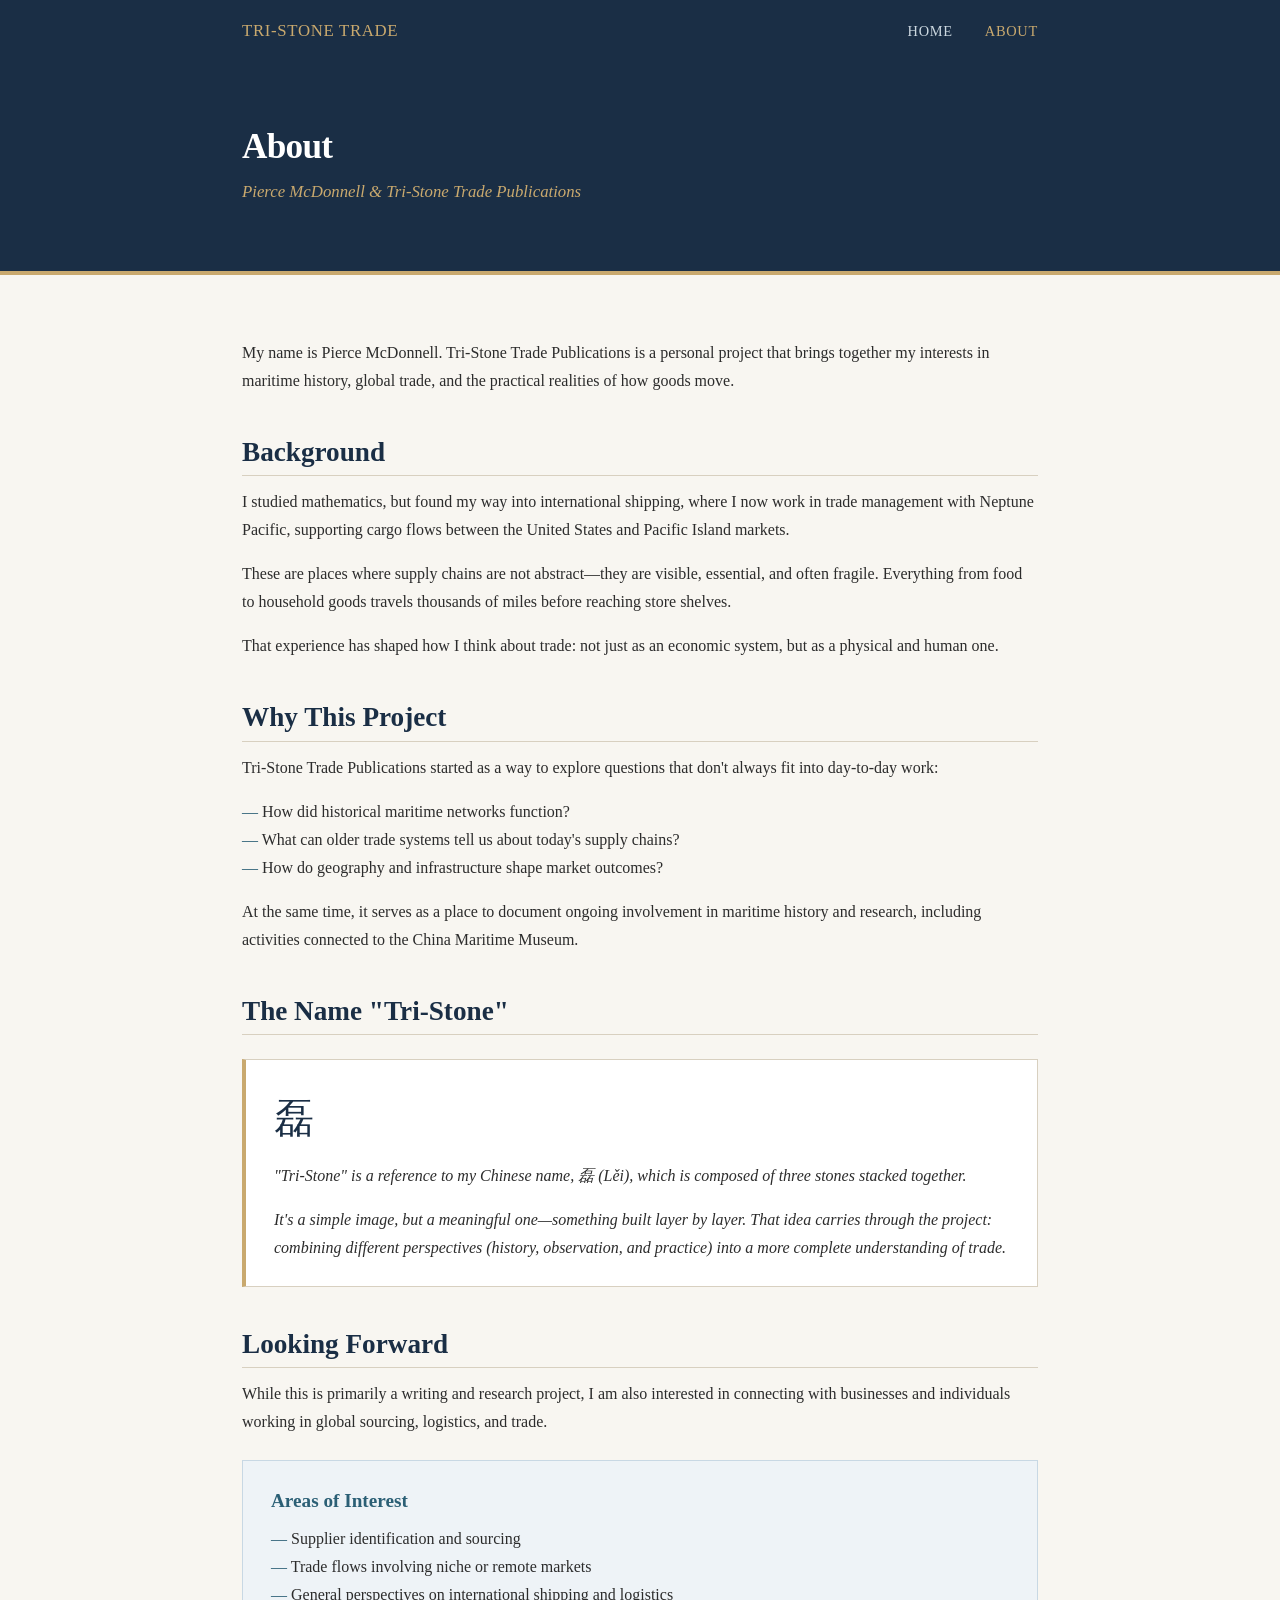
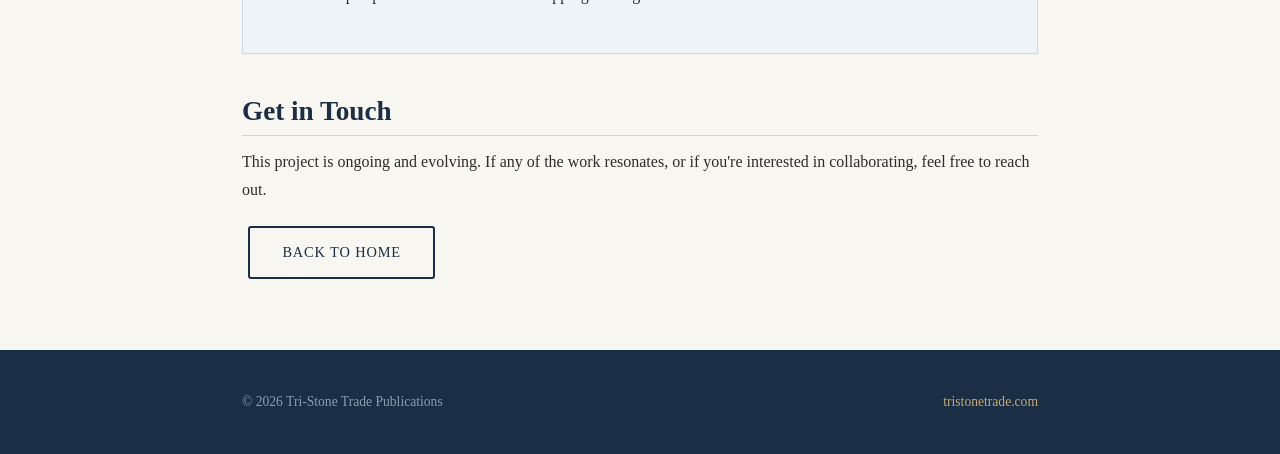
==== about.html @ e1587255 "Fix href protocols and move inline styles to CSS Agent-Logs-Url: https://github.com/MaritimeHistoria" ====
<!DOCTYPE html>
<html lang="en">
<head>
  <meta charset="UTF-8" />
  <meta name="viewport" content="width=device-width, initial-scale=1.0" />
  <meta name="description" content="About Pierce McDonnell and the Tri-Stone Trade Publications project — maritime history, Pacific trade, and international logistics." />
  <title>About — Tri-Stone Trade Publications</title>
  <link rel="stylesheet" href="style.css" />
  <link rel="icon" href="favicon.svg" type="image/svg+xml" />
</head>
<body>

  <!-- ===== Navigation ===== -->
  <nav>
    <div class="container">
      <span class="nav-logo">Tri-Stone Trade</span>
      <ul class="nav-links">
        <li><a href="index.html">Home</a></li>
        <li><a href="about.html" aria-current="page">About</a></li>
      </ul>
    </div>
  </nav>

  <!-- ===== About Hero ===== -->
  <header class="about-hero">
    <div class="container">
      <h1>About</h1>
      <p class="subtitle">Pierce McDonnell &amp; Tri-Stone Trade Publications</p>
    </div>
  </header>

  <main>
    <section class="about-content">
      <div class="container">

        <!-- Opening -->
        <p>
          My name is Pierce McDonnell. Tri-Stone Trade Publications is a personal
          project that brings together my interests in maritime history, global trade,
          and the practical realities of how goods move.
        </p>

        <!-- Background -->
        <h2>Background</h2>
        <p>
          I studied mathematics, but found my way into international shipping, where
          I now work in trade management with Neptune Pacific, supporting cargo flows
          between the United States and Pacific Island markets.
        </p>
        <p>
          These are places where supply chains are not abstract—they are visible,
          essential, and often fragile. Everything from food to household goods travels
          thousands of miles before reaching store shelves.
        </p>
        <p>
          That experience has shaped how I think about trade: not just as an economic
          system, but as a physical and human one.
        </p>

        <!-- Why This Project -->
        <h2>Why This Project</h2>
        <p>
          Tri-Stone Trade Publications started as a way to explore questions that don't
          always fit into day-to-day work:
        </p>
        <ul>
          <li>How did historical maritime networks function?</li>
          <li>What can older trade systems tell us about today's supply chains?</li>
          <li>How do geography and infrastructure shape market outcomes?</li>
        </ul>
        <p>
          At the same time, it serves as a place to document ongoing involvement in
          maritime history and research, including activities connected to the China
          Maritime Museum.
        </p>

        <!-- The Name -->
        <h2>The Name "Tri-Stone"</h2>
        <div class="name-origin">
          <span class="hanzi">磊</span>
          <p>
            "Tri-Stone" is a reference to my Chinese name, 磊 (<em>Lěi</em>), which
            is composed of three stones stacked together.
          </p>
          <p style="margin-bottom:0;">
            It's a simple image, but a meaningful one—something built layer by layer.
            That idea carries through the project: combining different perspectives
            (history, observation, and practice) into a more complete understanding
            of trade.
          </p>
        </div>

        <!-- Consulting Signal -->
        <h2>Looking Forward</h2>
        <p>
          While this is primarily a writing and research project, I am also interested
          in connecting with businesses and individuals working in global sourcing,
          logistics, and trade.
        </p>
        <div class="consulting-box">
          <h3>Areas of Interest</h3>
          <ul>
            <li>Supplier identification and sourcing</li>
            <li>Trade flows involving niche or remote markets</li>
            <li>General perspectives on international shipping and logistics</li>
          </ul>
        </div>

        <!-- Closing -->
        <h2>Get in Touch</h2>
        <p>
          This project is ongoing and evolving. If any of the work resonates, or if
          you're interested in collaborating, feel free to reach out.
        </p>
        <a href="index.html" class="btn btn-outline">Back to Home</a>

      </div>
    </section>
  </main>

  <!-- ===== Footer ===== -->
  <footer>
    <div class="container">
      <span>&copy; 2026 Tri-Stone Trade Publications</span>
      <span><a href="https://tristonetrade.com">tristonetrade.com</a></span>
    </div>
  </footer>

</body>
</html>
---- style.css ----
/* ============================================================
   Tri-Stone Trade Publications — shared stylesheet
   ============================================================ */

/* ---------- Reset / base ---------- */
*, *::before, *::after {
  box-sizing: border-box;
  margin: 0;
  padding: 0;
}

html {
  font-size: 16px;
  scroll-behavior: smooth;
}

body {
  font-family: "Georgia", "Times New Roman", serif;
  background-color: #f8f6f1;
  color: #2c2c2c;
  line-height: 1.75;
}

/* ---------- Colour tokens ---------- */
:root {
  --navy:      #1a2e45;
  --ocean:     #2b5f75;
  --sand:      #c9a96e;
  --light-bg:  #f8f6f1;
  --border:    #d8d0c0;
  --text:      #2c2c2c;
  --muted:     #5a5a5a;
  --white:     #ffffff;
}

/* ---------- Typography ---------- */
h1, h2, h3, h4 {
  font-family: "Georgia", serif;
  color: var(--navy);
  line-height: 1.25;
}

h1 { font-size: 2.6rem; letter-spacing: -0.02em; }
h2 { font-size: 1.7rem; margin-bottom: 0.5rem; }
h3 { font-size: 1.2rem; margin-bottom: 0.35rem; }

p  { margin-bottom: 1rem; }
p:last-child { margin-bottom: 0; }

a  { color: var(--ocean); text-decoration: none; }
a:hover { text-decoration: underline; }

/* ---------- Layout helpers ---------- */
.container {
  max-width: 860px;
  margin-inline: auto;
  padding-inline: 2rem;
}

section {
  padding-block: 4rem;
}

/* ---------- Navigation ---------- */
nav {
  background-color: var(--navy);
  position: sticky;
  top: 0;
  z-index: 100;
}

nav .container {
  display: flex;
  align-items: center;
  justify-content: space-between;
  padding-block: 1rem;
}

.nav-logo {
  font-size: 1.05rem;
  font-weight: normal;
  color: var(--sand);
  letter-spacing: 0.04em;
  text-transform: uppercase;
}

.nav-links {
  list-style: none;
  display: flex;
  gap: 2rem;
}

.nav-links a {
  color: #ccd8e0;
  font-size: 0.9rem;
  letter-spacing: 0.05em;
  text-transform: uppercase;
  transition: color 0.2s;
}

.nav-links a:hover,
.nav-links a[aria-current="page"] {
  color: var(--sand);
  text-decoration: none;
}

/* ---------- Hero ---------- */
.hero {
  background-color: var(--navy);
  color: var(--white);
  padding-block: 6rem 5rem;
  border-bottom: 4px solid var(--sand);
}

.hero h1 {
  color: var(--white);
  font-size: 2.8rem;
  max-width: 640px;
  margin-bottom: 1.25rem;
}

.hero .tagline {
  font-style: italic;
  color: var(--sand);
  font-size: 1.2rem;
  margin-bottom: 1.75rem;
}

.hero .hero-body {
  color: #b8c8d4;
  font-size: 1rem;
  max-width: 580px;
  line-height: 1.85;
  margin-bottom: 0;
}

/* ---------- Intro list ---------- */
.intro-list {
  list-style: none;
  padding-left: 1.25rem;
  margin-bottom: 1rem;
  color: var(--text);
}

.intro-list li {
  margin-bottom: 0.4rem;
}

.intro-list li:last-child {
  margin-bottom: 0;
}
.intro {
  border-bottom: 1px solid var(--border);
}

.intro p {
  font-size: 1.05rem;
  color: var(--text);
  max-width: 720px;
}

.intro .intro-lead {
  font-size: 1.15rem;
  color: var(--navy);
  font-weight: normal;
  font-style: italic;
  margin-bottom: 1.5rem;
}

/* ---------- Focus areas ---------- */
.focus-areas {
  background-color: var(--white);
  border-top: 1px solid var(--border);
  border-bottom: 1px solid var(--border);
}

.focus-areas h2 {
  margin-bottom: 2.5rem;
}

.focus-grid {
  display: grid;
  grid-template-columns: repeat(auto-fit, minmax(230px, 1fr));
  gap: 2rem;
}

.focus-card {
  border-top: 3px solid var(--sand);
  padding-top: 1.25rem;
}

.focus-card h3 {
  color: var(--navy);
  margin-bottom: 0.5rem;
}

.focus-card p {
  color: var(--muted);
  font-size: 0.95rem;
}

/* ---------- Professional bridge ---------- */
.professional-bridge {
  background-color: #eef3f7;
  border-top: 1px solid #c8d8e4;
  border-bottom: 1px solid #c8d8e4;
}

.professional-bridge blockquote {
  border-left: 4px solid var(--ocean);
  padding-left: 1.5rem;
  color: var(--text);
  font-size: 1.05rem;
}

/* ---------- CTA / closing ---------- */
.cta-section {
  text-align: center;
}

.cta-section h2 {
  margin-bottom: 1rem;
}

.cta-section p {
  color: var(--muted);
  font-size: 1.05rem;
  max-width: 560px;
  margin-inline: auto;
  margin-bottom: 2rem;
}

.btn {
  display: inline-block;
  background-color: var(--navy);
  color: var(--white);
  padding: 0.75rem 2rem;
  border-radius: 3px;
  font-size: 0.9rem;
  letter-spacing: 0.06em;
  text-transform: uppercase;
  transition: background-color 0.2s;
  margin: 0.4rem;
}

.btn:hover {
  background-color: var(--ocean);
  text-decoration: none;
}

.btn-outline {
  background-color: transparent;
  border: 2px solid var(--navy);
  color: var(--navy);
}

.btn-outline:hover {
  background-color: var(--navy);
  color: var(--white);
}

/* ---------- About page ---------- */
.about-hero {
  background-color: var(--navy);
  color: var(--white);
  padding-block: 4rem;
  border-bottom: 4px solid var(--sand);
}

.about-hero h1 {
  color: var(--white);
  font-size: 2.2rem;
  margin-bottom: 0.5rem;
}

.about-hero .subtitle {
  color: var(--sand);
  font-style: italic;
  font-size: 1.05rem;
}

.about-content h2 {
  margin-top: 2.5rem;
  margin-bottom: 0.75rem;
  padding-bottom: 0.4rem;
  border-bottom: 1px solid var(--border);
}

.about-content h2:first-child {
  margin-top: 0;
}

.about-content ul {
  list-style: none;
  padding-left: 0;
  margin-bottom: 1rem;
}

.about-content ul li::before {
  content: "— ";
  color: var(--ocean);
}

.name-origin {
  background-color: var(--white);
  border: 1px solid var(--border);
  border-left: 4px solid var(--sand);
  padding: 1.5rem 1.75rem;
  margin-block: 1.5rem;
  font-style: italic;
}

.name-origin .hanzi {
  font-size: 2.5rem;
  font-style: normal;
  display: block;
  margin-bottom: 0.5rem;
  color: var(--navy);
}

.consulting-box {
  background-color: #eef3f7;
  border: 1px solid #c8d8e4;
  padding: 1.75rem;
  margin-block: 1.5rem;
}

.consulting-box h3 {
  color: var(--ocean);
  margin-bottom: 0.75rem;
}

/* ---------- Footer ---------- */
footer {
  background-color: var(--navy);
  color: #8aa0b0;
  font-size: 0.85rem;
  padding-block: 2.5rem;
  margin-top: 0;
}

footer .container {
  display: flex;
  flex-wrap: wrap;
  justify-content: space-between;
  align-items: center;
  gap: 1rem;
}

footer a {
  color: var(--sand);
}

footer a:hover {
  color: var(--white);
}

/* ---------- Responsive ---------- */
@media (max-width: 640px) {
  h1 { font-size: 2rem; }
  .hero { padding-block: 4rem 3.5rem; }
  .hero h1 { font-size: 2rem; }
  nav .container { flex-direction: column; gap: 0.75rem; align-items: flex-start; }
  .focus-grid { grid-template-columns: 1fr; }
  footer .container { flex-direction: column; align-items: flex-start; }
}
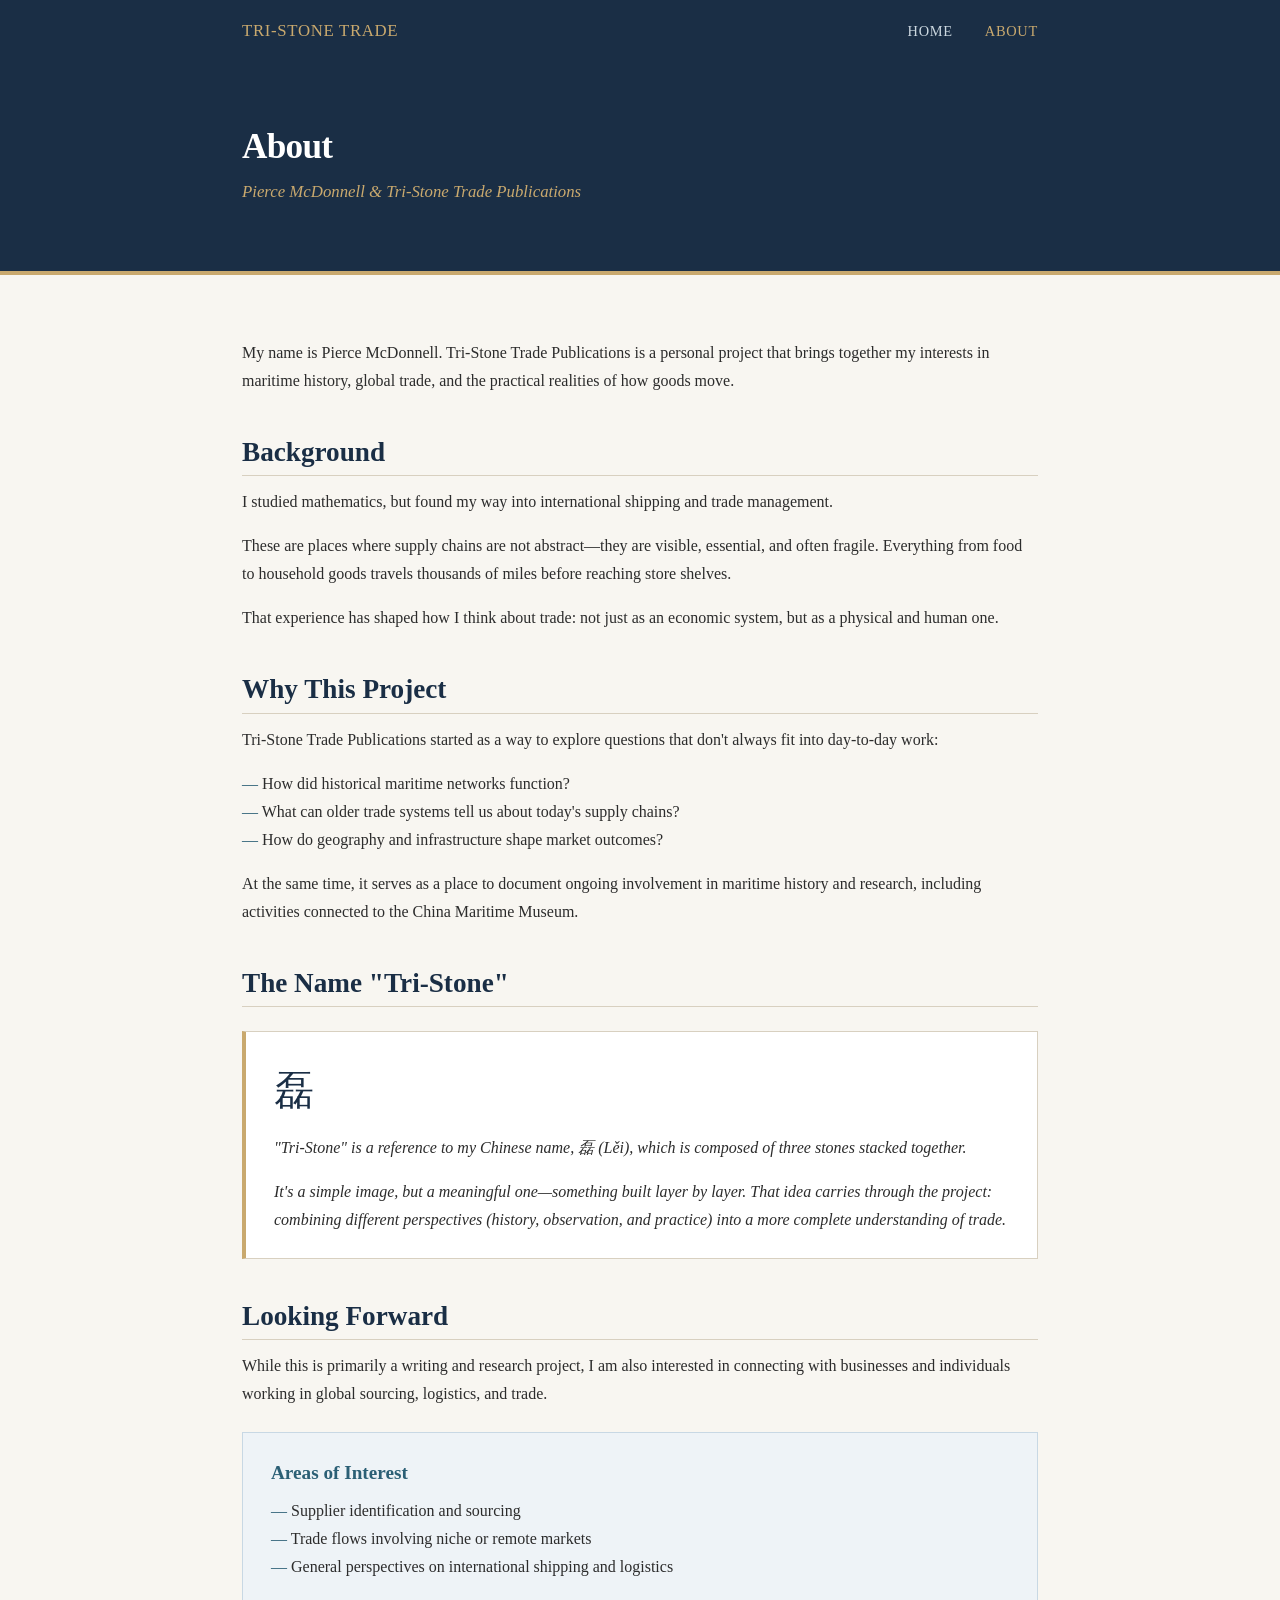
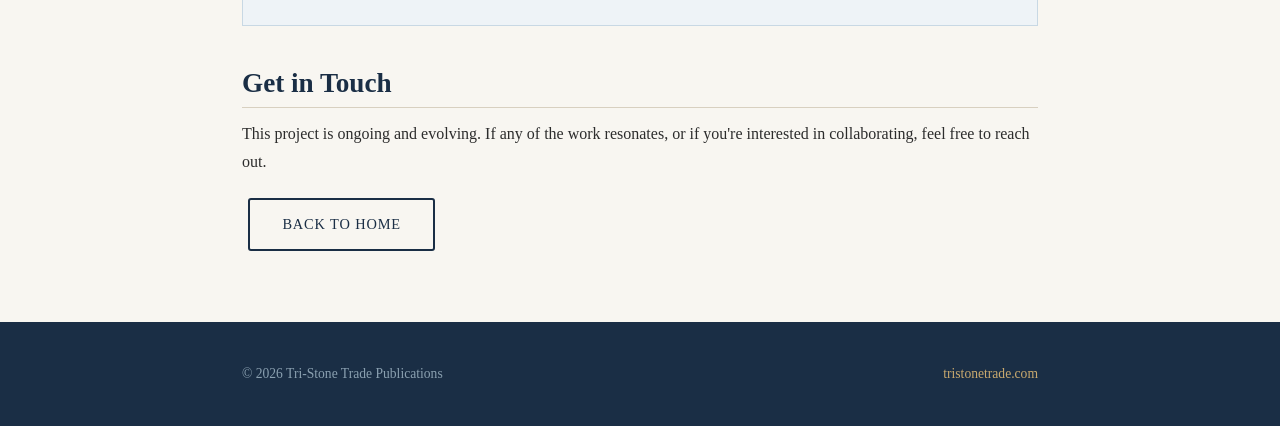
==== commit 03b2a6e3: "Add Tennessee journal article; remove Neptune Pacific and Pacific Islands references Agent-Logs-Url:" ====
--- a/about.html
+++ b/about.html
@@ -43,9 +43,8 @@
         <!-- Background -->
         <h2>Background</h2>
         <p>
-          I studied mathematics, but found my way into international shipping, where
-          I now work in trade management with Neptune Pacific, supporting cargo flows
-          between the United States and Pacific Island markets.
+          I studied mathematics, but found my way into international shipping and
+          trade management.
         </p>
         <p>
           These are places where supply chains are not abstract—they are visible,
--- a/style.css
+++ b/style.css
@@ -199,6 +199,56 @@
   font-size: 0.95rem;
 }
 
+/* ---------- Featured publication ---------- */
+.featured-publication {
+  background-color: var(--light-bg);
+  border-top: 1px solid var(--border);
+  border-bottom: 1px solid var(--border);
+}
+
+.featured-publication h2 {
+  margin-bottom: 2rem;
+}
+
+.book-card {
+  border-left: 4px solid var(--sand);
+  background-color: var(--white);
+  border: 1px solid var(--border);
+  border-left: 4px solid var(--sand);
+  padding: 1.75rem 2rem;
+}
+
+.book-info h3 {
+  font-size: 1.3rem;
+  margin-bottom: 0.75rem;
+}
+
+.book-info h3 a {
+  color: var(--navy);
+}
+
+.book-info h3 a:hover {
+  color: var(--ocean);
+  text-decoration: underline;
+}
+
+.book-info p {
+  color: var(--muted);
+  font-size: 1rem;
+  max-width: 680px;
+  margin-bottom: 1.5rem;
+}
+
+.pub-meta {
+  font-size: 0.9rem;
+  color: var(--muted);
+  margin-bottom: 0.75rem;
+}
+
+.book-card + .book-card {
+  margin-top: 1.5rem;
+}
+
 /* ---------- Professional bridge ---------- */
 .professional-bridge {
   background-color: #eef3f7;
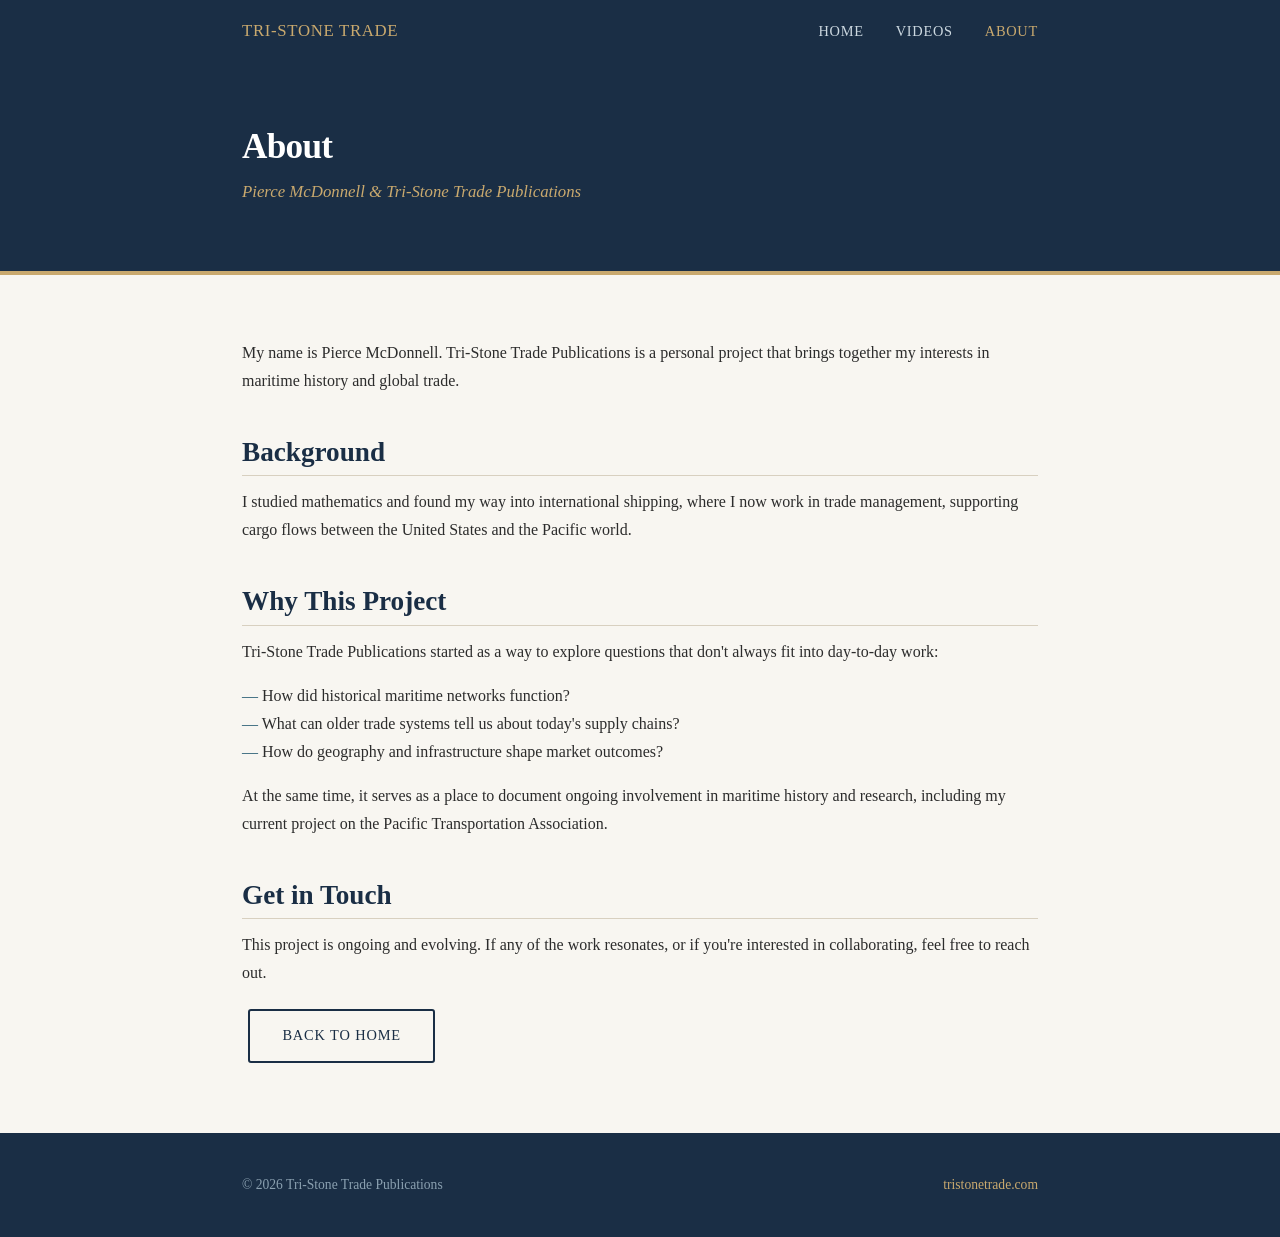
==== commit 17f4c245: "Merge pull request #5 from MaritimeHistorian/copilot/revise-about-page-content Revise About page con" ====
--- a/about.html
+++ b/about.html
@@ -16,6 +16,7 @@
       <span class="nav-logo">Tri-Stone Trade</span>
       <ul class="nav-links">
         <li><a href="index.html">Home</a></li>
+        <li><a href="videos.html">Videos</a></li>
         <li><a href="about.html" aria-current="page">About</a></li>
       </ul>
     </div>
@@ -36,24 +37,15 @@
         <!-- Opening -->
         <p>
           My name is Pierce McDonnell. Tri-Stone Trade Publications is a personal
-          project that brings together my interests in maritime history, global trade,
-          and the practical realities of how goods move.
+          project that brings together my interests in maritime history and global trade.
         </p>
 
         <!-- Background -->
         <h2>Background</h2>
         <p>
-          I studied mathematics, but found my way into international shipping and
-          trade management.
-        </p>
-        <p>
-          These are places where supply chains are not abstract—they are visible,
-          essential, and often fragile. Everything from food to household goods travels
-          thousands of miles before reaching store shelves.
-        </p>
-        <p>
-          That experience has shaped how I think about trade: not just as an economic
-          system, but as a physical and human one.
+          I studied mathematics and found my way into international shipping, where
+          I now work in trade management, supporting cargo flows between the United
+          States and the Pacific world.
         </p>
 
         <!-- Why This Project -->
@@ -69,41 +61,9 @@
         </ul>
         <p>
           At the same time, it serves as a place to document ongoing involvement in
-          maritime history and research, including activities connected to the China
-          Maritime Museum.
+          maritime history and research, including my current project on the Pacific
+          Transportation Association.
         </p>
-
-        <!-- The Name -->
-        <h2>The Name "Tri-Stone"</h2>
-        <div class="name-origin">
-          <span class="hanzi">磊</span>
-          <p>
-            "Tri-Stone" is a reference to my Chinese name, 磊 (<em>Lěi</em>), which
-            is composed of three stones stacked together.
-          </p>
-          <p style="margin-bottom:0;">
-            It's a simple image, but a meaningful one—something built layer by layer.
-            That idea carries through the project: combining different perspectives
-            (history, observation, and practice) into a more complete understanding
-            of trade.
-          </p>
-        </div>
-
-        <!-- Consulting Signal -->
-        <h2>Looking Forward</h2>
-        <p>
-          While this is primarily a writing and research project, I am also interested
-          in connecting with businesses and individuals working in global sourcing,
-          logistics, and trade.
-        </p>
-        <div class="consulting-box">
-          <h3>Areas of Interest</h3>
-          <ul>
-            <li>Supplier identification and sourcing</li>
-            <li>Trade flows involving niche or remote markets</li>
-            <li>General perspectives on international shipping and logistics</li>
-          </ul>
-        </div>
 
         <!-- Closing -->
         <h2>Get in Touch</h2>
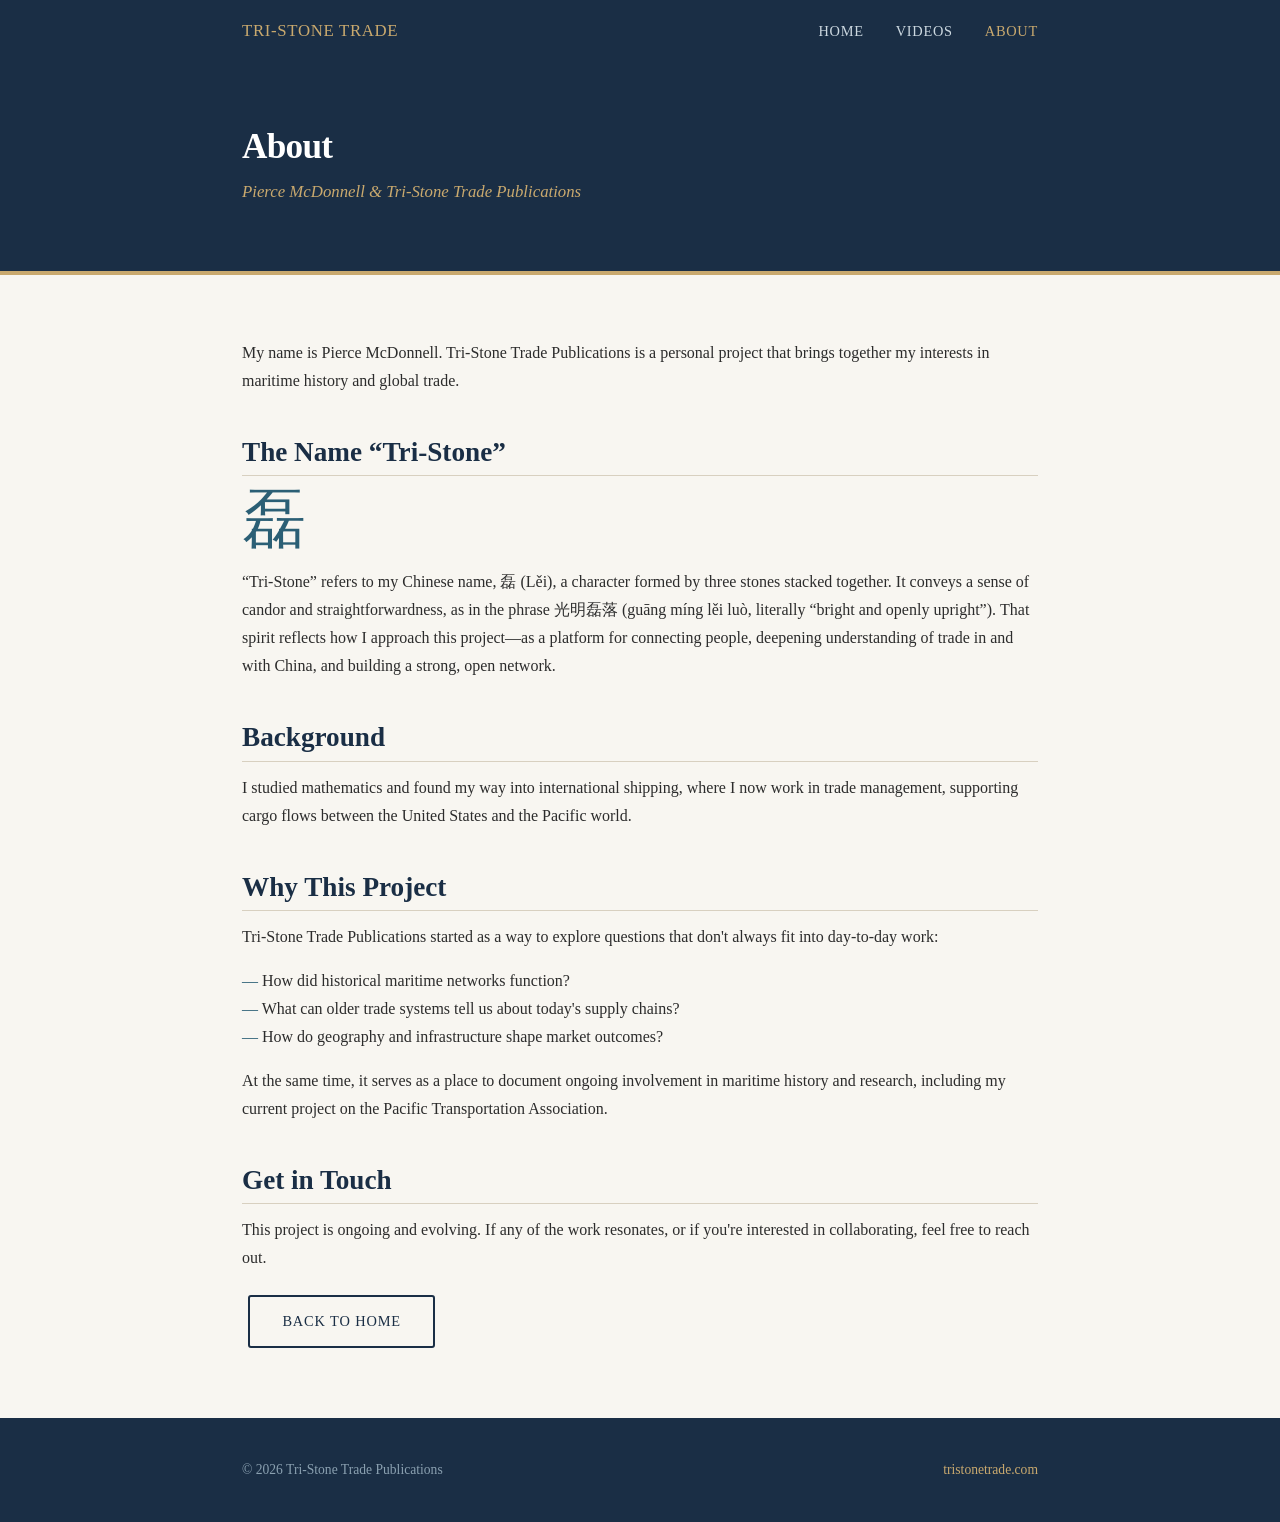
==== commit eb706b0a: "Bring back Tri-Stone meaning section to about page Agent-Logs-Url: https://github.com/MaritimeHistor" ====
--- a/about.html
+++ b/about.html
@@ -38,6 +38,19 @@
         <p>
           My name is Pierce McDonnell. Tri-Stone Trade Publications is a personal
           project that brings together my interests in maritime history and global trade.
+        </p>
+
+        <!-- The Name -->
+        <h2>The Name &#x201C;Tri-Stone&#x201D;</h2>
+        <p class="chinese-char">磊</p>
+        <p>
+          &#x201C;Tri-Stone&#x201D; refers to my Chinese name, 磊 (L&#x011B;i), a character
+          formed by three stones stacked together. It conveys a sense of candor and
+          straightforwardness, as in the phrase 光明磊落
+          (gu&#x101;ng m&#xED;ng l&#x11B;i lu&#xF2;, literally &#x201C;bright and openly upright&#x201D;).
+          That spirit reflects how I approach this project&#x2014;as a platform for
+          connecting people, deepening understanding of trade in and with China, and
+          building a strong, open network.
         </p>
 
         <!-- Background -->
--- a/style.css
+++ b/style.css
@@ -239,16 +239,6 @@
   margin-bottom: 1.5rem;
 }
 
-.pub-meta {
-  font-size: 0.9rem;
-  color: var(--muted);
-  margin-bottom: 0.75rem;
-}
-
-.book-card + .book-card {
-  margin-top: 1.5rem;
-}
-
 /* ---------- Professional bridge ---------- */
 .professional-bridge {
   background-color: #eef3f7;
@@ -380,6 +370,63 @@
   margin-bottom: 0.75rem;
 }
 
+/* ---------- Video embeds ---------- */
+.featured-video {
+  background-color: var(--white);
+  border-top: 1px solid var(--border);
+  border-bottom: 1px solid var(--border);
+}
+
+.featured-video h2 {
+  margin-bottom: 2rem;
+}
+
+.videos-section {
+  background-color: var(--light-bg);
+}
+
+.video-card {
+  border: 1px solid var(--border);
+  border-left: 4px solid var(--sand);
+  background-color: var(--white);
+  padding: 1.75rem 2rem;
+  margin-bottom: 2.5rem;
+}
+
+.video-card:last-child {
+  margin-bottom: 0;
+}
+
+.video-card h3 {
+  font-size: 1.25rem;
+  color: var(--navy);
+  margin-bottom: 1rem;
+}
+
+.video-embed {
+  position: relative;
+  padding-bottom: 56.25%; /* 16:9 */
+  height: 0;
+  overflow: hidden;
+  margin-bottom: 1.25rem;
+  background-color: #000;
+}
+
+.video-embed iframe {
+  position: absolute;
+  top: 0;
+  left: 0;
+  width: 100%;
+  height: 100%;
+  border: 0;
+}
+
+.video-card p {
+  color: var(--muted);
+  font-size: 1rem;
+  max-width: 680px;
+}
+
 /* ---------- Footer ---------- */
 footer {
   background-color: var(--navy);
@@ -403,6 +450,14 @@
 
 footer a:hover {
   color: var(--white);
+}
+
+/* ---------- Chinese character display ---------- */
+.chinese-char {
+  font-size: 4rem;
+  line-height: 1;
+  margin-block: 0.5rem 1rem;
+  color: var(--ocean);
 }
 
 /* ---------- Responsive ---------- */
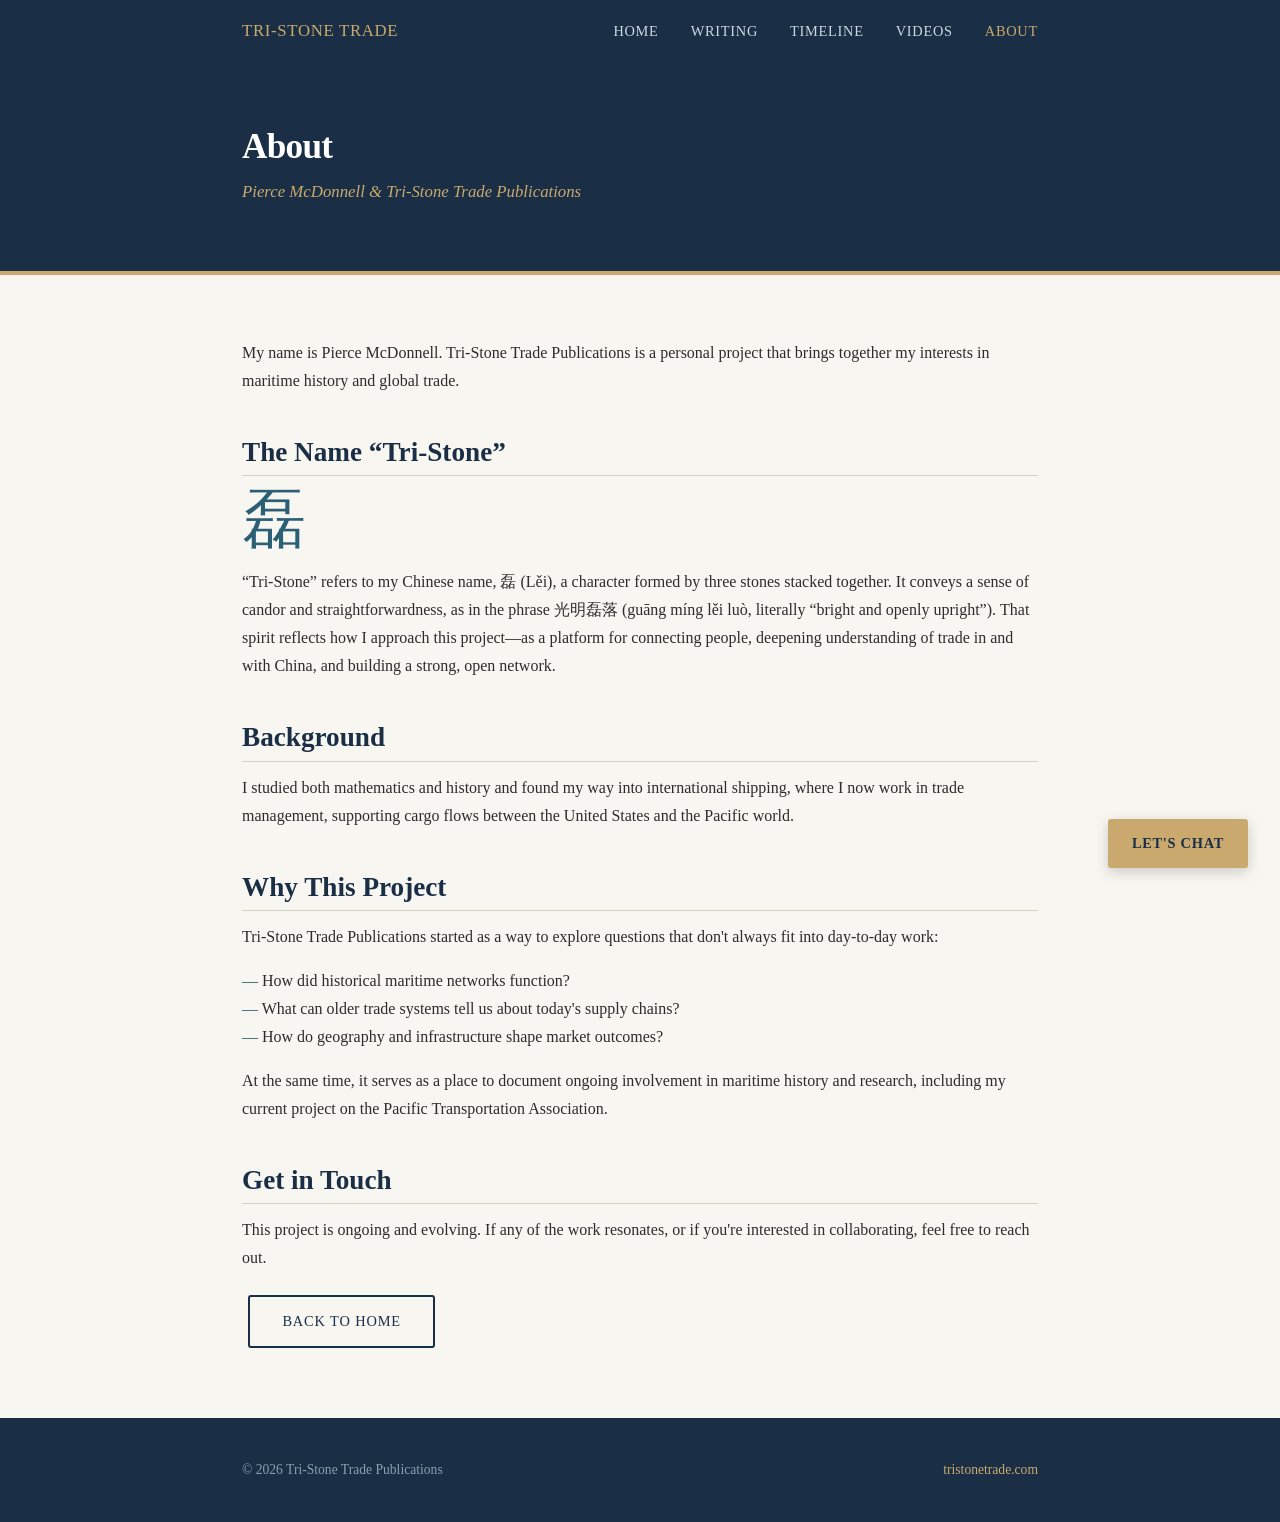
==== commit d890904e: "Implement all landing page updates: featured video to top, Writing/Timeline tabs, sticky Let's Chat " ====
--- a/about.html
+++ b/about.html
@@ -16,6 +16,8 @@
       <span class="nav-logo">Tri-Stone Trade</span>
       <ul class="nav-links">
         <li><a href="index.html">Home</a></li>
+        <li><a href="writing.html">Writing</a></li>
+        <li><a href="timeline.html">Timeline</a></li>
         <li><a href="videos.html">Videos</a></li>
         <li><a href="about.html" aria-current="page">About</a></li>
       </ul>
@@ -56,7 +58,7 @@
         <!-- Background -->
         <h2>Background</h2>
         <p>
-          I studied mathematics and found my way into international shipping, where
+          I studied both mathematics and history and found my way into international shipping, where
           I now work in trade management, supporting cargo flows between the United
           States and the Pacific world.
         </p>
@@ -97,6 +99,8 @@
       <span><a href="https://tristonetrade.com">tristonetrade.com</a></span>
     </div>
   </footer>
+  <!-- ===== Sticky Let's Chat Button ===== -->
+  <a href="mailto:pierce@tristonetrade.com" class="lets-chat-btn" aria-label="Let's Chat — send an email">Let's Chat</a>
 
 </body>
 </html>
--- a/style.css
+++ b/style.css
@@ -239,20 +239,6 @@
   margin-bottom: 1.5rem;
 }
 
-/* ---------- Professional bridge ---------- */
-.professional-bridge {
-  background-color: #eef3f7;
-  border-top: 1px solid #c8d8e4;
-  border-bottom: 1px solid #c8d8e4;
-}
-
-.professional-bridge blockquote {
-  border-left: 4px solid var(--ocean);
-  padding-left: 1.5rem;
-  color: var(--text);
-  font-size: 1.05rem;
-}
-
 /* ---------- CTA / closing ---------- */
 .cta-section {
   text-align: center;
@@ -469,3 +455,146 @@
   .focus-grid { grid-template-columns: 1fr; }
   footer .container { flex-direction: column; align-items: flex-start; }
 }
+
+/* ---------- Centered container variant ---------- */
+.container--centered {
+  text-align: center;
+}
+
+.container--centered h2 {
+  text-align: center;
+}
+
+/* ---------- Featured video hero (top of landing page) ---------- */
+.featured-video--hero {
+  background-color: var(--white);
+  border-bottom: 1px solid var(--border);
+  padding-block: 3rem;
+}
+
+.video-card--hero {
+  max-width: 720px;
+  margin-inline: auto;
+  text-align: left;
+}
+
+/* ---------- Sticky Let's Chat button ---------- */
+.lets-chat-btn {
+  position: fixed;
+  bottom: 2rem;
+  right: 2rem;
+  z-index: 999;
+  background-color: var(--sand);
+  color: var(--navy);
+  padding: 0.75rem 1.5rem;
+  border-radius: 3px;
+  font-size: 0.9rem;
+  font-family: "Georgia", serif;
+  letter-spacing: 0.05em;
+  text-transform: uppercase;
+  font-weight: bold;
+  box-shadow: 0 4px 14px rgba(0,0,0,0.18);
+  transition: background-color 0.2s, box-shadow 0.2s;
+  text-decoration: none;
+}
+
+.lets-chat-btn:hover {
+  background-color: var(--ocean);
+  color: var(--white);
+  box-shadow: 0 6px 20px rgba(0,0,0,0.22);
+  text-decoration: none;
+}
+
+/* ---------- Timeline ---------- */
+.timeline-section {
+  background-color: var(--light-bg);
+}
+
+.timeline-intro {
+  font-size: 1.05rem;
+  color: var(--text);
+  max-width: 720px;
+  margin-bottom: 3rem;
+  font-style: italic;
+}
+
+.timeline {
+  position: relative;
+  padding-left: 2.5rem;
+}
+
+.timeline::before {
+  content: "";
+  position: absolute;
+  left: 0.6rem;
+  top: 0.4rem;
+  bottom: 0.4rem;
+  width: 2px;
+  background-color: var(--sand);
+}
+
+.timeline-item {
+  position: relative;
+  margin-bottom: 3rem;
+}
+
+.timeline-item:last-child {
+  margin-bottom: 0;
+}
+
+.timeline-marker {
+  position: absolute;
+  left: -2.5rem;
+  top: 0.4rem;
+  width: 1.1rem;
+  height: 1.1rem;
+  border-radius: 50%;
+  background-color: var(--sand);
+  border: 3px solid var(--white);
+  box-shadow: 0 0 0 2px var(--sand);
+}
+
+.timeline-item--ongoing .timeline-marker {
+  background-color: var(--ocean);
+  box-shadow: 0 0 0 2px var(--ocean);
+}
+
+.timeline-content {
+  background-color: var(--white);
+  border: 1px solid var(--border);
+  border-left: 4px solid var(--sand);
+  padding: 1.5rem 1.75rem;
+}
+
+.timeline-item--ongoing .timeline-content {
+  border-left-color: var(--ocean);
+}
+
+.timeline-date {
+  display: inline-block;
+  font-size: 0.85rem;
+  font-weight: bold;
+  letter-spacing: 0.06em;
+  text-transform: uppercase;
+  color: var(--ocean);
+  margin-bottom: 0.4rem;
+}
+
+.timeline-content h3 {
+  margin-bottom: 0.5rem;
+}
+
+.timeline-content p {
+  color: var(--muted);
+  font-size: 1rem;
+  margin-bottom: 0;
+}
+
+@media (max-width: 640px) {
+  .lets-chat-btn {
+    bottom: 1rem;
+    right: 1rem;
+    padding: 0.6rem 1.1rem;
+    font-size: 0.8rem;
+  }
+}
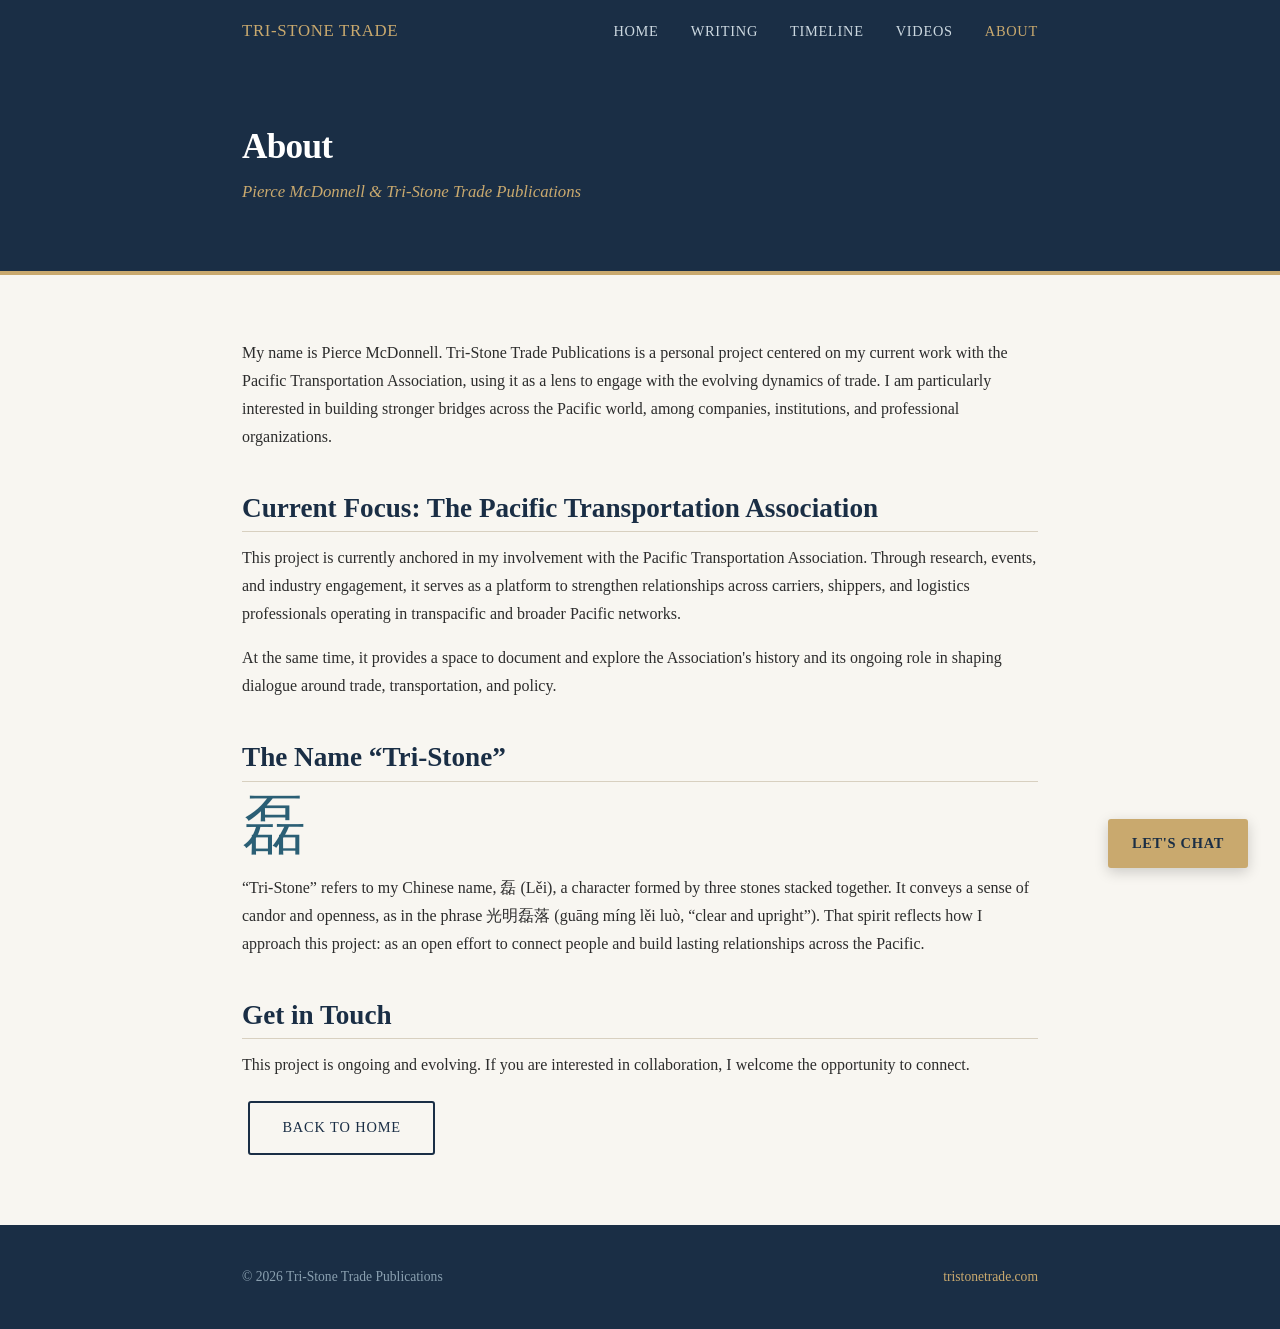
==== commit 48f791e0: "Merge pull request #9 from MaritimeHistorian/copilot/update-contact-and-timeline Update contact emai" ====
--- a/about.html
+++ b/about.html
@@ -39,7 +39,25 @@
         <!-- Opening -->
         <p>
           My name is Pierce McDonnell. Tri-Stone Trade Publications is a personal
-          project that brings together my interests in maritime history and global trade.
+          project centered on my current work with the Pacific Transportation Association,
+          using it as a lens to engage with the evolving dynamics of trade. I am
+          particularly interested in building stronger bridges across the Pacific world,
+          among companies, institutions, and professional organizations.
+        </p>
+
+        <!-- Current Focus -->
+        <h2>Current Focus: The Pacific Transportation Association</h2>
+        <p>
+          This project is currently anchored in my involvement with the Pacific
+          Transportation Association. Through research, events, and industry engagement,
+          it serves as a platform to strengthen relationships across carriers, shippers,
+          and logistics professionals operating in transpacific and broader Pacific
+          networks.
+        </p>
+        <p>
+          At the same time, it provides a space to document and explore the Association's
+          history and its ongoing role in shaping dialogue around trade, transportation,
+          and policy.
         </p>
 
         <!-- The Name -->
@@ -48,43 +66,17 @@
         <p>
           &#x201C;Tri-Stone&#x201D; refers to my Chinese name, 磊 (L&#x011B;i), a character
           formed by three stones stacked together. It conveys a sense of candor and
-          straightforwardness, as in the phrase 光明磊落
-          (gu&#x101;ng m&#xED;ng l&#x11B;i lu&#xF2;, literally &#x201C;bright and openly upright&#x201D;).
-          That spirit reflects how I approach this project&#x2014;as a platform for
-          connecting people, deepening understanding of trade in and with China, and
-          building a strong, open network.
-        </p>
-
-        <!-- Background -->
-        <h2>Background</h2>
-        <p>
-          I studied both mathematics and history and found my way into international shipping, where
-          I now work in trade management, supporting cargo flows between the United
-          States and the Pacific world.
-        </p>
-
-        <!-- Why This Project -->
-        <h2>Why This Project</h2>
-        <p>
-          Tri-Stone Trade Publications started as a way to explore questions that don't
-          always fit into day-to-day work:
-        </p>
-        <ul>
-          <li>How did historical maritime networks function?</li>
-          <li>What can older trade systems tell us about today's supply chains?</li>
-          <li>How do geography and infrastructure shape market outcomes?</li>
-        </ul>
-        <p>
-          At the same time, it serves as a place to document ongoing involvement in
-          maritime history and research, including my current project on the Pacific
-          Transportation Association.
+          openness, as in the phrase 光明磊落
+          (gu&#x101;ng m&#xED;ng l&#x11B;i lu&#xF2;, &#x201C;clear and upright&#x201D;).
+          That spirit reflects how I approach this project: as an open effort to connect
+          people and build lasting relationships across the Pacific.
         </p>
 
         <!-- Closing -->
         <h2>Get in Touch</h2>
         <p>
-          This project is ongoing and evolving. If any of the work resonates, or if
-          you're interested in collaborating, feel free to reach out.
+          This project is ongoing and evolving. If you are interested in collaboration,
+          I welcome the opportunity to connect.
         </p>
         <a href="index.html" class="btn btn-outline">Back to Home</a>
 
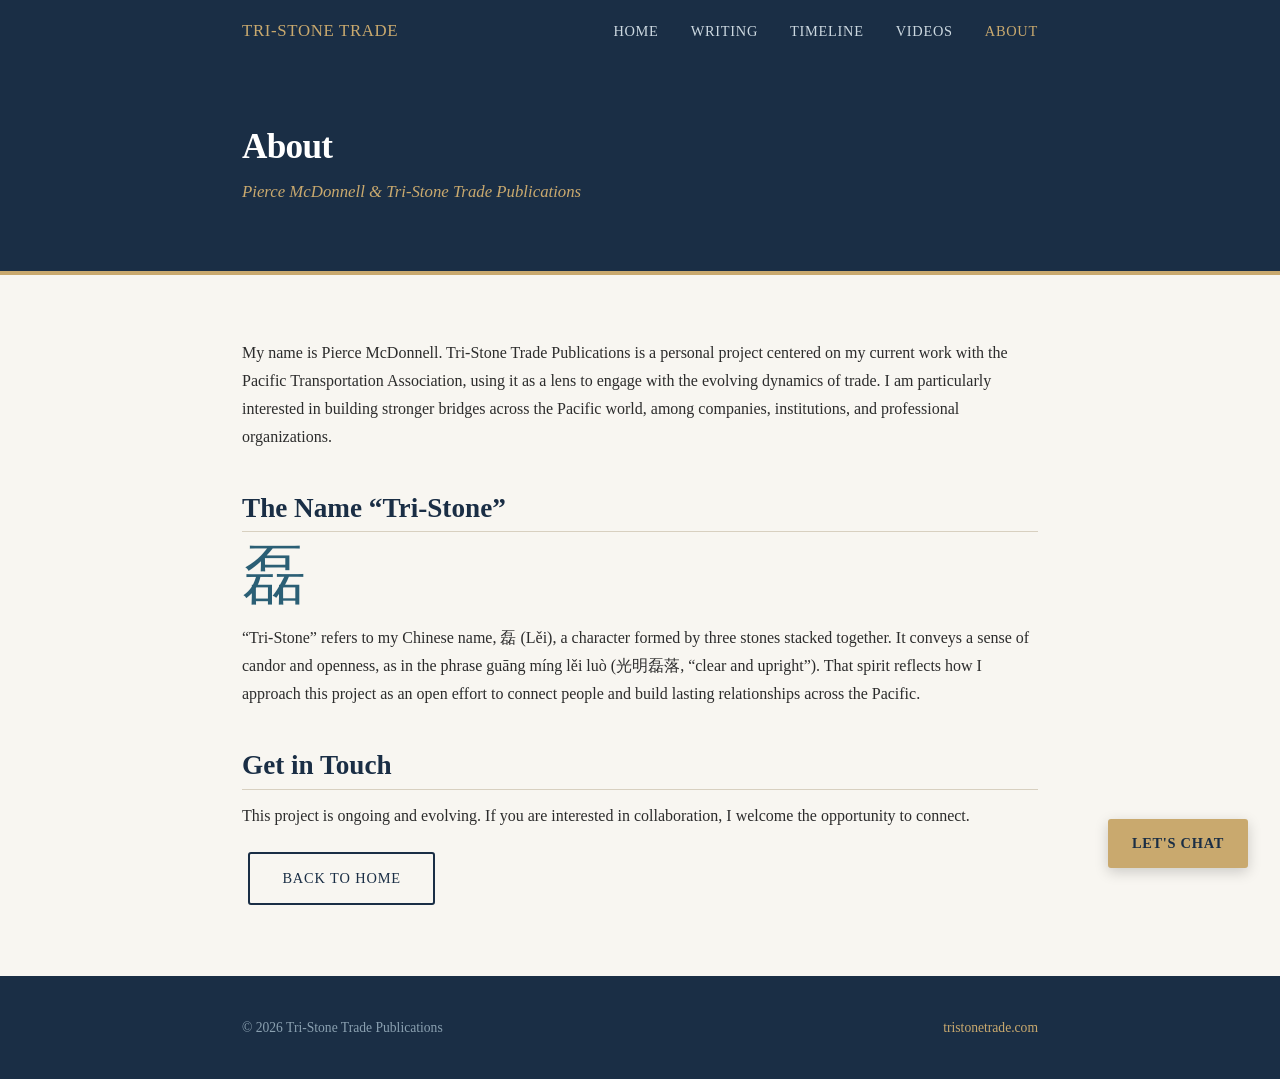
==== commit 70cfab24: "Remove Current Focus section and update The Name text Removed section about Current Focus and update" ====
--- a/about.html
+++ b/about.html
@@ -45,20 +45,6 @@
           among companies, institutions, and professional organizations.
         </p>
 
-        <!-- Current Focus -->
-        <h2>Current Focus: The Pacific Transportation Association</h2>
-        <p>
-          This project is currently anchored in my involvement with the Pacific
-          Transportation Association. Through research, events, and industry engagement,
-          it serves as a platform to strengthen relationships across carriers, shippers,
-          and logistics professionals operating in transpacific and broader Pacific
-          networks.
-        </p>
-        <p>
-          At the same time, it provides a space to document and explore the Association's
-          history and its ongoing role in shaping dialogue around trade, transportation,
-          and policy.
-        </p>
 
         <!-- The Name -->
         <h2>The Name &#x201C;Tri-Stone&#x201D;</h2>
@@ -66,9 +52,9 @@
         <p>
           &#x201C;Tri-Stone&#x201D; refers to my Chinese name, 磊 (L&#x011B;i), a character
           formed by three stones stacked together. It conveys a sense of candor and
-          openness, as in the phrase 光明磊落
-          (gu&#x101;ng m&#xED;ng l&#x11B;i lu&#xF2;, &#x201C;clear and upright&#x201D;).
-          That spirit reflects how I approach this project: as an open effort to connect
+          openness, as in the phrase gu&#x101;ng m&#xED;ng l&#x11B;i lu&#xF2;
+          (光明磊落, &#x201C;clear and upright&#x201D;).
+          That spirit reflects how I approach this project as an open effort to connect
           people and build lasting relationships across the Pacific.
         </p>
 
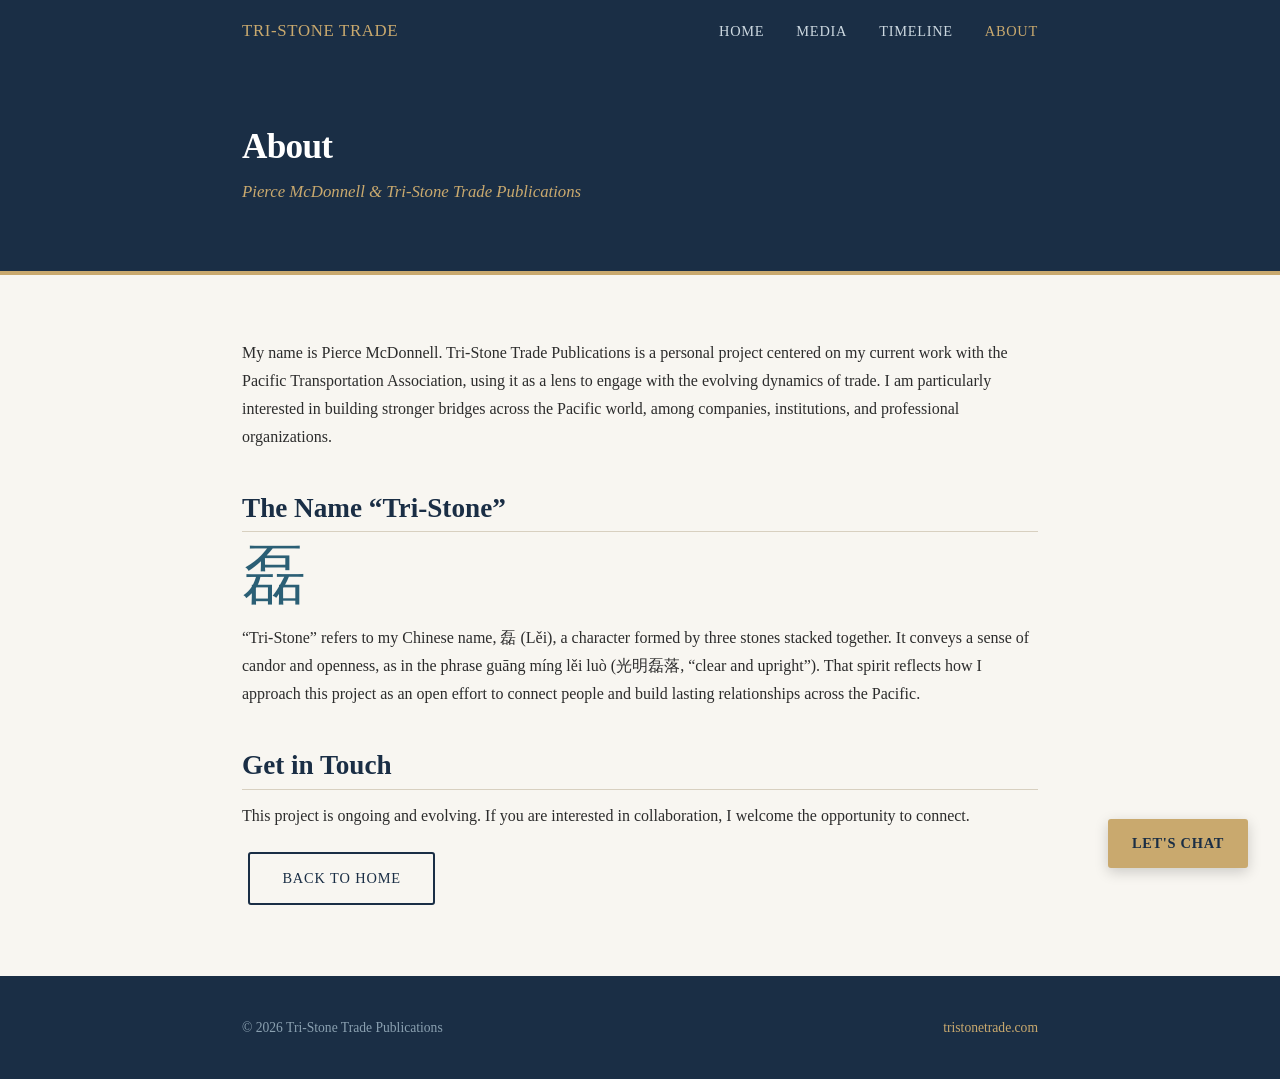
==== commit 1b40dffb: "Merge Writing and Videos into Media tab Agent-Logs-Url: https://github.com/MaritimeHistorian/TriSton" ====
--- a/about.html
+++ b/about.html
@@ -16,9 +16,8 @@
       <span class="nav-logo">Tri-Stone Trade</span>
       <ul class="nav-links">
         <li><a href="index.html">Home</a></li>
-        <li><a href="writing.html">Writing</a></li>
+        <li><a href="writing.html">Media</a></li>
         <li><a href="timeline.html">Timeline</a></li>
-        <li><a href="videos.html">Videos</a></li>
         <li><a href="about.html" aria-current="page">About</a></li>
       </ul>
     </div>
